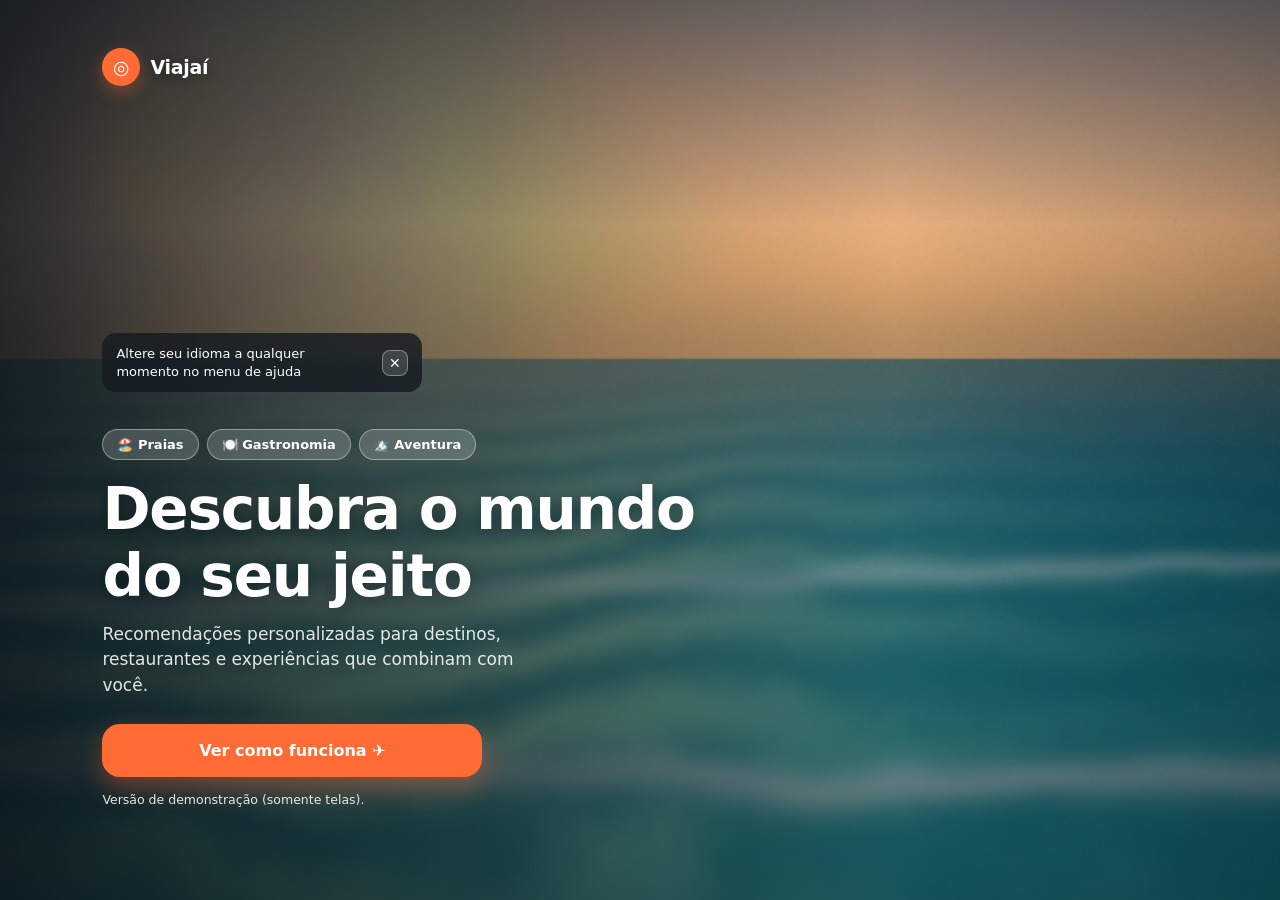
==== index.html @ b789b590 "Demo estática do Viajaí (telas e tour) Co-Authored-By: Claude Sonnet 5.5 <noreply@anthropic.com> Cla" ====
<!DOCTYPE html>
<html lang="pt-BR">
<head>
  <meta charset="UTF-8" />
  <meta name="viewport" content="width=device-width, initial-scale=1, viewport-fit=cover" />
  <meta name="theme-color" content="#0d1f2a" />
  <meta name="description" content="Viajaí: descubra destinos, planeje roteiros com IA, organize gastos e registre suas viagens." />
  <title>Viajaí · Descubra o mundo do seu jeito</title>
  <link rel="stylesheet" href="css/estilos.css" />
</head>
<body>
  <main class="app app--inicial">
    <section class="boas-vindas">
      <!-- Fotografia real de viagem (carregada do acervo verificado). Enquanto carrega
           — ou se não houver foto —, o fundo de reserva (ilustração + gradiente) aparece. -->
      <div class="boas-vindas__fundo" id="fundo" aria-hidden="true"></div>

      <header class="marca">
        <div class="marca__icone">◎</div>
        <span class="marca__nome">Viajaí</span>
      </header>

      <div class="boas-vindas__conteudo">
        <div class="aviso" id="aviso">
          <span>Altere seu idioma a qualquer momento no menu de ajuda</span>
          <button type="button" aria-label="Fechar aviso" id="fechar-aviso">✕</button>
        </div>

        <p class="boas-vindas__local" id="local-foto" hidden></p>

        <div class="chips-flutuantes">
          <span class="chip-vidro">🏖️ Praias</span>
          <span class="chip-vidro">🍽️ Gastronomia</span>
          <span class="chip-vidro">🏔️ Aventura</span>
        </div>

        <h1>Descubra o mundo<br />do seu jeito</h1>
        <p class="texto-apoio">
          Recomendações personalizadas para destinos, restaurantes e experiências que combinam com você.
        </p>

        <a class="botao botao--primario" href="tour.html">Ver como funciona ✈️</a>
        <p class="texto-apoio" style="font-size:12.5px;margin-top:14px">Versão de demonstração (somente telas).</p>
      </div>

      <p class="credito-fundo" id="credito-fundo" hidden></p>
    </section>
  </main>

  <script src="js/api.js"></script>
  <script src="js/ui.js"></script>
  <script src="js/inicio.js"></script>
</body>
</html>
---- css/estilos.css ----
/* ============================================================
   Viajaí — folha de estilos única do frontend
   ============================================================ */

:root {
  --laranja: #ff6b35;
  --laranja-escuro: #e85a25;
  --laranja-claro: #fff1ea;
  --tinta: #16232f;
  --tinta-media: #5b6b7a;
  --tinta-fraca: #93a1ad;
  --fundo: #f7f5f2;
  --branco: #ffffff;
  --borda: #e8e4de;
  --verde: #16a34a;
  --azul: #2f80ed;
  --vermelho: #d92d20;
  --raio: 18px;
  --raio-g: 26px;
  --sombra: 0 8px 28px rgba(22, 35, 47, .08);
  --sombra-forte: 0 14px 40px rgba(22, 35, 47, .16);
  --fonte: "Segoe UI", system-ui, -apple-system, "Helvetica Neue", Arial, sans-serif;
}

* { box-sizing: border-box; }

html, body {
  margin: 0;
  padding: 0;
  font-family: var(--fonte);
  color: var(--tinta);
  background: #ded9d2;
  -webkit-font-smoothing: antialiased;
}

body { display: flex; justify-content: center; min-height: 100vh; }

/* Container que simula a tela do celular ------------------------------- */
.app {
  width: 100%;
  max-width: 460px;
  min-height: 100vh;
  background: var(--fundo);
  position: relative;
  overflow-x: hidden;
  box-shadow: 0 0 60px rgba(0, 0, 0, .18);
  display: flex;
  flex-direction: column;
}

.conteudo { flex: 1; padding: 0 20px 120px; }
.conteudo--sem-nav { padding-bottom: 32px; }

/* Tipografia ----------------------------------------------------------- */
h1, h2, h3 { margin: 0; line-height: 1.15; letter-spacing: -.4px; }
h1 { font-size: 30px; font-weight: 800; }
h2 { font-size: 22px; font-weight: 800; }
h3 { font-size: 16px; font-weight: 700; }
p { margin: 0; line-height: 1.5; }
.texto-apoio { color: var(--tinta-media); font-size: 14px; }
.texto-mini { color: var(--tinta-fraca); font-size: 12px; }
a { color: var(--laranja); text-decoration: none; font-weight: 600; }

/* Marca ---------------------------------------------------------------- */
.marca { display: flex; align-items: center; gap: 10px; }
.marca__icone {
  width: 38px; height: 38px; border-radius: 50%;
  background: var(--laranja); color: #fff;
  display: grid; place-items: center; font-size: 19px; font-weight: 700;
  box-shadow: 0 6px 16px rgba(255, 107, 53, .35);
}
.marca__nome { font-size: 19px; font-weight: 800; letter-spacing: -.3px; }

/* ======================= TELA DE BOAS-VINDAS ========================= */
.boas-vindas {
  position: relative;
  min-height: 100vh;
  display: flex;
  flex-direction: column;
  justify-content: space-between;
  padding: 28px 22px 34px;
  color: #fff;
  background-image: url("../assets/praia.jpg");
  background-size: cover;
  background-position: center;
  isolation: isolate;
}
.boas-vindas::after {
  content: "";
  position: absolute; inset: 0; z-index: -1;
  background: linear-gradient(180deg,
      rgba(10, 25, 35, .38) 0%,
      rgba(10, 25, 35, .10) 32%,
      rgba(10, 25, 35, .55) 68%,
      rgba(8, 20, 28, .86) 100%);
}
.boas-vindas .marca__nome { color: #fff; text-shadow: 0 2px 12px rgba(0, 0, 0, .35); }

.aviso {
  display: flex; align-items: center; gap: 12px;
  background: rgba(20, 28, 34, .82);
  backdrop-filter: blur(6px);
  color: #fff; font-size: 13px; line-height: 1.35;
  padding: 12px 14px; border-radius: 14px;
  margin: 0 auto 18px; max-width: 320px;
}
.aviso button {
  margin-left: auto; background: rgba(255, 255, 255, .14); border: 1px solid rgba(255, 255, 255, .35);
  color: #fff; width: 26px; height: 26px; border-radius: 8px; cursor: pointer; font-size: 14px;
}

.chips-flutuantes { display: flex; gap: 8px; flex-wrap: wrap; margin-bottom: 16px; }
.chip-vidro {
  background: rgba(255, 255, 255, .18);
  border: 1px solid rgba(255, 255, 255, .38);
  backdrop-filter: blur(8px);
  color: #fff; font-size: 13px; font-weight: 600;
  padding: 7px 14px; border-radius: 999px;
}

.boas-vindas h1 { font-size: 34px; text-shadow: 0 2px 18px rgba(0, 0, 0, .35); }
.boas-vindas .texto-apoio { color: rgba(255, 255, 255, .88); margin: 12px 0 26px; font-size: 15px; }

/* Botões --------------------------------------------------------------- */
.botao {
  display: flex; align-items: center; justify-content: center; gap: 8px;
  width: 100%; padding: 17px 20px; border-radius: var(--raio);
  font-family: var(--fonte); font-size: 16px; font-weight: 700;
  border: none; cursor: pointer; transition: transform .12s ease, filter .18s ease;
}
.botao:active { transform: scale(.985); }
.botao[disabled] { opacity: .6; cursor: not-allowed; }
.botao--primario { background: var(--laranja); color: #fff; box-shadow: 0 10px 24px rgba(255, 107, 53, .35); }
.botao--primario:hover:not([disabled]) { filter: brightness(1.05); }
.botao--vidro {
  background: rgba(255, 255, 255, .16); color: #fff;
  border: 1px solid rgba(255, 255, 255, .45); backdrop-filter: blur(8px);
  margin-top: 12px;
}
.botao--claro { background: var(--branco); color: var(--tinta); border: 1px solid var(--borda); }
.botao--texto { background: none; color: var(--laranja); box-shadow: none; padding: 12px; }

/* Cabeçalhos internos --------------------------------------------------- */
.topo { display: flex; align-items: center; gap: 12px; padding: 22px 20px 12px; }
.topo__voltar {
  width: 38px; height: 38px; border-radius: 50%; border: 1px solid var(--borda);
  background: var(--branco); cursor: pointer; font-size: 17px; color: var(--tinta);
}

.passos { display: flex; gap: 6px; margin: 18px 0 6px; }
.passos span { flex: 1; height: 5px; border-radius: 99px; background: #e6e1da; }
.passos span.ativo { background: var(--laranja); }

/* Formulários ----------------------------------------------------------- */
.campo { margin-bottom: 16px; }
.campo label { display: block; font-size: 13px; font-weight: 700; margin-bottom: 7px; color: var(--tinta); }
.campo__caixa { position: relative; display: flex; align-items: center; }
.campo input {
  width: 100%; padding: 15px 44px 15px 15px; font-size: 15px; font-family: var(--fonte);
  border: 1.5px solid var(--borda); border-radius: 14px; background: var(--branco); color: var(--tinta);
  transition: border-color .15s ease, box-shadow .15s ease;
}
.campo input:focus { outline: none; border-color: var(--laranja); box-shadow: 0 0 0 4px rgba(255, 107, 53, .14); }
.campo input::placeholder { color: var(--tinta-fraca); }
.campo__acao {
  position: absolute; right: 8px; background: none; border: none; cursor: pointer;
  font-size: 16px; padding: 8px; color: var(--tinta-media);
}
.campo__estado { position: absolute; right: 14px; font-size: 15px; pointer-events: none; }
.campo.valido input { border-color: #9ad5b0; }
.campo.invalido input { border-color: var(--vermelho); }
.campo__mensagem { display: block; font-size: 12.5px; margin-top: 6px; min-height: 16px; color: var(--tinta-media); }
.campo.invalido .campo__mensagem { color: var(--vermelho); }
.campo.valido .campo__mensagem { color: var(--verde); }

.forca { display: flex; gap: 5px; margin-top: 8px; }
.forca span { flex: 1; height: 4px; border-radius: 99px; background: #e6e1da; transition: background .2s ease; }
.forca span.fraca { background: #e5484d; }
.forca span.media { background: #f5a524; }
.forca span.forte { background: var(--verde); }

.regras { list-style: none; margin: 10px 0 0; padding: 0; display: grid; gap: 5px; }
.regras li { font-size: 12.5px; color: var(--tinta-fraca); display: flex; align-items: center; gap: 7px; }
.regras li.ok { color: var(--verde); }
.regras li::before { content: "○"; font-size: 12px; }
.regras li.ok::before { content: "●"; }

.alerta {
  padding: 13px 15px; border-radius: 14px; font-size: 13.5px; margin-bottom: 16px; display: none;
}
.alerta.visivel { display: block; }
.alerta--erro { background: #fdecea; color: #a4262c; border: 1px solid #f7cfcb; }
.alerta--ok { background: #e9f7ef; color: #14683a; border: 1px solid #c6ebd5; }

/* Código de verificação -------------------------------------------------- */
.codigo { display: flex; gap: 9px; justify-content: space-between; margin: 6px 0 4px; }
.codigo input {
  width: 100%; aspect-ratio: 1 / 1.15; text-align: center; font-size: 22px; font-weight: 800;
  border: 1.5px solid var(--borda); border-radius: 14px; background: var(--branco);
  font-family: var(--fonte); color: var(--tinta);
}
.codigo input:focus { outline: none; border-color: var(--laranja); box-shadow: 0 0 0 4px rgba(255, 107, 53, .14); }

/* Interesses ------------------------------------------------------------- */
.grade-interesses { display: grid; grid-template-columns: 1fr 1fr; gap: 12px; margin: 6px 0 22px; }
.interesse {
  position: relative; display: flex; align-items: center; gap: 11px;
  padding: 16px 14px; border-radius: var(--raio); border: 2px solid var(--borda);
  background: var(--branco); cursor: pointer; font-weight: 700; font-size: 15px;
  transition: border-color .15s ease, box-shadow .15s ease, transform .12s ease;
}
.interesse:active { transform: scale(.98); }
.interesse__icone { width: 34px; height: 34px; border-radius: 11px; display: grid; place-items: center; font-size: 17px; }
.interesse.selecionado { border-color: var(--laranja); background: var(--laranja-claro); }
.interesse.selecionado::after {
  content: "✓"; position: absolute; top: -9px; right: -7px;
  width: 24px; height: 24px; border-radius: 50%; background: var(--laranja); color: #fff;
  display: grid; place-items: center; font-size: 13px; font-weight: 700;
  box-shadow: 0 4px 10px rgba(255, 107, 53, .4);
}

.bloco { background: var(--branco); border: 1px solid var(--borda); border-radius: var(--raio-g); padding: 18px; margin-bottom: 16px; }
.bloco h3 { margin-bottom: 4px; }

.orcamento { display: flex; gap: 9px; margin: 14px 0 8px; }
.orcamento button {
  flex: 1; padding: 13px 0; border-radius: 14px; border: none; cursor: pointer;
  background: var(--laranja-claro); color: var(--laranja); font-weight: 800; font-size: 15px;
  font-family: var(--fonte); transition: all .15s ease;
}
.orcamento button.ativo { background: var(--laranja); color: #fff; box-shadow: 0 8px 18px rgba(255, 107, 53, .32); }

.selecao {
  width: 100%; padding: 14px 15px; border-radius: 14px; border: 1.5px solid var(--borda);
  background: var(--branco); font-family: var(--fonte); font-size: 15px; color: var(--tinta);
}
.selecao:focus { outline: none; border-color: var(--laranja); }

.rodape-fixo {
  position: sticky; bottom: 0; padding: 14px 20px calc(16px + env(safe-area-inset-bottom));
  background: linear-gradient(180deg, rgba(247, 245, 242, 0) 0%, var(--fundo) 32%);
}

/* ============================ HOME ==================================== */
.cabecalho-home {
  display: flex; align-items: flex-start; justify-content: space-between;
  padding: 26px 20px 14px;
}
.avatar {
  width: 44px; height: 44px; border-radius: 50%; background: linear-gradient(135deg, #ffb088, var(--laranja));
  color: #fff; display: grid; place-items: center; font-weight: 800; font-size: 15px;
  border: 2px solid #fff; box-shadow: var(--sombra);
}
.icone-redondo {
  width: 40px; height: 40px; border-radius: 50%; border: none; cursor: pointer;
  background: var(--laranja-claro); color: var(--laranja); font-size: 17px;
}

.busca { display: flex; align-items: center; gap: 10px; padding: 0 20px 14px; }
.busca__caixa {
  flex: 1; display: flex; align-items: center; gap: 10px; background: var(--branco);
  border: 1px solid var(--borda); border-radius: 999px; padding: 13px 16px;
}
.busca__caixa input { border: none; outline: none; flex: 1; font-size: 14.5px; font-family: var(--fonte); background: none; color: var(--tinta); }
.busca__botao {
  width: 44px; height: 44px; border-radius: 50%; border: none; background: var(--laranja);
  color: #fff; font-size: 16px; cursor: pointer; box-shadow: 0 8px 18px rgba(255, 107, 53, .32);
}

.filtros { display: flex; gap: 9px; overflow-x: auto; padding: 2px 20px 16px; scrollbar-width: none; }
.filtros::-webkit-scrollbar { display: none; }
.filtro {
  white-space: nowrap; padding: 10px 18px; border-radius: 999px; cursor: pointer;
  border: 1px solid var(--borda); background: var(--branco); color: var(--tinta);
  font-size: 14px; font-weight: 600; font-family: var(--fonte);
}
.filtro.ativo { background: var(--laranja); border-color: var(--laranja); color: #fff; }

.secao { display: flex; align-items: baseline; justify-content: space-between; padding: 6px 0 12px; }
.secao h2 { font-size: 19px; }
.secao a, .secao button {
  background: none; border: none; color: var(--laranja); font-weight: 700; font-size: 13.5px;
  cursor: pointer; font-family: var(--fonte);
}

/* Carrossel de destaques */
.carrossel {
  display: flex; gap: 14px; overflow-x: auto; padding-bottom: 8px; scroll-snap-type: x mandatory;
  scrollbar-width: none; margin: 0 -20px; padding-left: 20px; padding-right: 20px;
}
.carrossel::-webkit-scrollbar { display: none; }
.destaque {
  position: relative; min-width: 224px; height: 246px; border-radius: 22px; overflow: hidden;
  scroll-snap-align: start; cursor: pointer; background: #ddd; box-shadow: var(--sombra);
}
.destaque__foto { position: absolute; inset: 0; background-size: cover; background-position: center; }
.destaque__foto::after {
  content: ""; position: absolute; inset: 0;
  background: linear-gradient(180deg, rgba(0, 0, 0, .18) 0%, rgba(0, 0, 0, 0) 40%, rgba(0, 0, 0, .75) 100%);
}
.destaque__etiqueta {
  position: absolute; top: 12px; left: 12px; background: rgba(255, 255, 255, .92);
  color: var(--tinta); font-size: 11.5px; font-weight: 800; padding: 5px 11px; border-radius: 999px;
  text-transform: capitalize;
}
.destaque__etiqueta--laranja { background: var(--laranja); color: #fff; }
.destaque__coracao {
  position: absolute; top: 10px; right: 10px; width: 32px; height: 32px; border-radius: 50%;
  border: none; background: rgba(255, 255, 255, .92); cursor: pointer; font-size: 14px; color: var(--laranja);
}
.destaque__info { position: absolute; left: 0; right: 0; bottom: 0; padding: 14px; color: #fff; }
.destaque__info h3 { font-size: 15.5px; }
.destaque__meta { display: flex; align-items: center; gap: 8px; font-size: 12.5px; margin-top: 5px; color: rgba(255, 255, 255, .9); }

/* Lista */
.cartao {
  display: flex; gap: 13px; align-items: center; background: var(--branco);
  border: 1px solid var(--borda); border-radius: 20px; padding: 11px; margin-bottom: 12px;
  cursor: pointer; transition: box-shadow .16s ease, transform .12s ease;
}
.cartao:hover { box-shadow: var(--sombra); }
.cartao:active { transform: scale(.995); }
.cartao__foto { width: 92px; height: 82px; border-radius: 15px; background-size: cover; background-position: center; flex-shrink: 0; }
.cartao__corpo { flex: 1; min-width: 0; }
.cartao__corpo h3 { font-size: 15px; margin-bottom: 5px; }
.cartao__linha { display: flex; align-items: center; gap: 7px; font-size: 12.5px; color: var(--tinta-media); flex-wrap: wrap; }
.categoria { color: var(--laranja); font-weight: 700; text-transform: capitalize; }
.nota { font-weight: 700; color: var(--tinta); }

/* Anel de match */
.match {
  --p: 0;
  width: 46px; height: 46px; border-radius: 50%; flex-shrink: 0;
  background: conic-gradient(var(--verde) calc(var(--p) * 1%), #e9ece9 0);
  display: grid; place-items: center; position: relative;
}
.match::before { content: ""; position: absolute; inset: 3.5px; background: var(--branco); border-radius: 50%; }
.match span { position: relative; font-size: 11.5px; font-weight: 800; color: var(--verde); }
.match--sobre { position: absolute; right: 12px; bottom: 74px; box-shadow: 0 4px 14px rgba(0, 0, 0, .2); }

.vazio { text-align: center; padding: 44px 20px; color: var(--tinta-media); }
.vazio__icone { font-size: 38px; margin-bottom: 10px; }

.carregando { display: grid; gap: 12px; }
.esqueleto { height: 104px; border-radius: 20px; background: linear-gradient(90deg, #ececec 25%, #f6f6f6 50%, #ececec 75%); background-size: 200% 100%; animation: brilho 1.2s infinite; }
@keyframes brilho { from { background-position: 200% 0; } to { background-position: -200% 0; } }

/* Navegação inferior ---------------------------------------------------- */
.nav {
  position: fixed; bottom: 0; left: 50%; transform: translateX(-50%);
  width: 100%; max-width: 460px; background: rgba(255, 255, 255, .97);
  backdrop-filter: blur(10px); border-top: 1px solid var(--borda);
  display: flex; justify-content: space-around; align-items: center;
  padding: 9px 8px calc(9px + env(safe-area-inset-bottom)); z-index: 20;
}
.nav button {
  background: none; border: none; cursor: pointer; font-family: var(--fonte);
  display: flex; flex-direction: column; align-items: center; gap: 3px;
  font-size: 11px; font-weight: 700; color: var(--tinta-fraca); padding: 5px 12px; border-radius: 12px;
}
.nav button .icone, .nav a .icone { font-size: 18px; }
.nav button.ativo, .nav a.ativo { color: var(--laranja); }
.nav a {
  display: flex; flex-direction: column; align-items: center; gap: 3px; font-family: var(--fonte);
  font-size: 11px; font-weight: 700; color: var(--tinta-fraca); padding: 5px 10px; border-radius: 12px;
}
.destaque__foto img { width: 100%; height: 100%; object-fit: cover; display: block; }
img.cartao__foto { object-fit: cover; background: #ddd; }
a.linha-info { color: var(--tinta); font-weight: 400; }

.fab {
  position: fixed; right: max(16px, calc(50% - 214px)); bottom: 78px; z-index: 25;
  width: 58px; height: 58px; border-radius: 50%; border: 3px solid #fff;
  background: linear-gradient(135deg, #6b4b3a, #3d2a20); color: #fff; font-size: 22px;
  cursor: pointer; box-shadow: var(--sombra-forte);
  display: grid; place-items: center;
}
.fab__legenda {
  position: fixed; right: max(16px, calc(50% - 214px)); bottom: 60px; z-index: 25;
  width: 58px; text-align: center; font-size: 10.5px; font-weight: 800; color: var(--laranja);
}

/* ============================ CHAT ==================================== */
.chat { display: flex; flex-direction: column; height: 100vh; }
.chat__topo {
  display: flex; align-items: center; gap: 12px; padding: 18px 18px 14px;
  border-bottom: 1px solid var(--borda); background: var(--branco);
}
.chat__avatar {
  width: 42px; height: 42px; border-radius: 50%; background: linear-gradient(135deg, #7a5540, #3d2a20);
  color: #fff; display: grid; place-items: center; font-size: 19px;
}
.chat__status { font-size: 12px; color: var(--verde); display: flex; align-items: center; gap: 5px; }
.chat__status::before { content: ""; width: 7px; height: 7px; border-radius: 50%; background: var(--verde); }
.selo-ia { margin-left: auto; background: var(--laranja-claro); color: var(--laranja); font-size: 11px; font-weight: 800; padding: 5px 10px; border-radius: 999px; }

.chat__corpo { flex: 1; overflow-y: auto; padding: 18px; display: flex; flex-direction: column; gap: 12px; }
.chat__dia { text-align: center; font-size: 11.5px; color: var(--tinta-fraca); margin: 4px 0; }
.mensagem { display: flex; gap: 9px; align-items: flex-end; max-width: 86%; }
.mensagem--ia { align-self: flex-start; }
.mensagem--usuario { align-self: flex-end; flex-direction: row-reverse; }
.mensagem__bolha {
  background: var(--branco); border: 1px solid var(--borda); padding: 13px 15px;
  border-radius: 18px 18px 18px 5px; font-size: 14.5px; line-height: 1.5; white-space: pre-wrap;
  box-shadow: 0 2px 8px rgba(22, 35, 47, .05);
}
.mensagem--usuario .mensagem__bolha {
  background: var(--laranja); color: #fff; border-color: var(--laranja);
  border-radius: 18px 18px 5px 18px;
}
.mensagem__mini {
  width: 30px; height: 30px; border-radius: 50%; flex-shrink: 0; display: grid; place-items: center;
  font-size: 14px; background: linear-gradient(135deg, #7a5540, #3d2a20); color: #fff;
}
.mensagem--usuario .mensagem__mini { background: var(--laranja); }
.digitando span {
  display: inline-block; width: 7px; height: 7px; border-radius: 50%; background: var(--tinta-fraca);
  margin-right: 3px; animation: pular 1s infinite;
}
.digitando span:nth-child(2) { animation-delay: .15s; }
.digitando span:nth-child(3) { animation-delay: .3s; }
@keyframes pular { 0%, 60%, 100% { transform: translateY(0); opacity: .5; } 30% { transform: translateY(-5px); opacity: 1; } }

.sugestoes { display: flex; gap: 8px; flex-wrap: wrap; padding: 0 18px 10px; }
.sugestao {
  background: var(--branco); border: 1px solid var(--laranja); color: var(--laranja);
  border-radius: 999px; padding: 9px 15px; font-size: 13px; font-weight: 700;
  cursor: pointer; font-family: var(--fonte);
}

.chat__envio {
  display: flex; align-items: center; gap: 10px; padding: 12px 16px calc(14px + env(safe-area-inset-bottom));
  border-top: 1px solid var(--borda); background: var(--branco);
}
.chat__envio input {
  flex: 1; border: 1px solid var(--borda); background: var(--fundo); border-radius: 999px;
  padding: 14px 18px; font-size: 14.5px; font-family: var(--fonte); color: var(--tinta);
}
.chat__envio input:focus { outline: none; border-color: var(--laranja); }
.chat__envio button {
  width: 46px; height: 46px; border-radius: 50%; border: none; background: var(--laranja); color: #fff;
  font-size: 17px; cursor: pointer; box-shadow: 0 8px 18px rgba(255, 107, 53, .32);
}

/* Perfil ---------------------------------------------------------------- */
.perfil-topo { display: flex; align-items: center; gap: 14px; margin: 8px 0 20px; }
.perfil-topo .avatar { width: 62px; height: 62px; font-size: 20px; }
.linha-info { display: flex; justify-content: space-between; padding: 13px 0; border-bottom: 1px solid var(--borda); font-size: 14.5px; }
.linha-info:last-child { border-bottom: none; }
.linha-info strong { font-weight: 700; }
.etiquetas { display: flex; flex-wrap: wrap; gap: 8px; margin-top: 10px; }
.etiqueta { background: var(--laranja-claro); color: var(--laranja); font-size: 12.5px; font-weight: 700; padding: 7px 13px; border-radius: 999px; }

/* Modal de detalhes ------------------------------------------------------ */
.modal { position: fixed; inset: 0; z-index: 40; display: none; }
.modal.aberto { display: block; }
.modal__fundo { position: absolute; inset: 0; background: rgba(10, 20, 28, .5); }
.modal__caixa {
  position: absolute; left: 50%; bottom: 0; transform: translateX(-50%);
  width: 100%; max-width: 460px; background: var(--branco);
  border-radius: 26px 26px 0 0; padding: 0 20px 26px; max-height: 88vh; overflow-y: auto;
  animation: subir .22s ease;
}
@keyframes subir { from { transform: translate(-50%, 40px); opacity: .4; } to { transform: translate(-50%, 0); opacity: 1; } }
.modal__foto { height: 180px; margin: 0 -20px 16px; background-size: cover; background-position: center; border-radius: 26px 26px 0 0; }
.modal__puxador { width: 42px; height: 4px; border-radius: 99px; background: rgba(255, 255, 255, .8); margin: 10px auto 0; }

@media (max-width: 480px) {
  .app { box-shadow: none; }
  .fab, .fab__legenda { right: 16px; }
}

/* ======================================================================
   EXPANSÃO — componentes compartilhados (mesma identidade visual)
   ====================================================================== */
:root {
  --trilho: #eeeae4;
  --sucesso-claro: #e9f7ef;
  --aviso: #b45309;
  --aviso-claro: #fff6e5;
  --erro-claro: #fdecea;
  --azul-claro: #eaf2fe;
  --foco: 0 0 0 3px rgba(255, 107, 53, .45);
  --transicao: .18s ease;
}

:focus-visible { outline: none; box-shadow: var(--foco); border-radius: 10px; }
.sem-rolagem { overflow: hidden; }
.visualmente-oculto { position: absolute !important; width: 1px; height: 1px; overflow: hidden; clip: rect(0 0 0 0); white-space: nowrap; }
img { max-width: 100%; }
.img--falhou { visibility: hidden; }

@media (prefers-reduced-motion: reduce) {
  *, *::before, *::after { animation-duration: .01ms !important; transition-duration: .01ms !important; }
}

/* Telas mais ricas (viagem, comparador, diário) ganham largura em telas grandes */
@media (min-width: 1024px) {
  .app--amplo { max-width: 980px; }
  .app--amplo ~ .nav, .app--amplo .nav { max-width: 980px; }
}

/* Botões extras */
.botao--pequeno { width: auto; padding: 10px 16px; font-size: 14px; border-radius: 12px; }
.botao--perigo { background: var(--vermelho); color: #fff; }
.botao--contorno { background: transparent; color: var(--laranja); border: 1.5px solid var(--laranja); }
.botao--suave { background: var(--laranja-claro); color: var(--laranja); }
.botao--linha { width: auto; display: inline-flex; }
.icone-botao {
  width: 36px; height: 36px; border-radius: 50%; border: 1px solid var(--borda); background: var(--branco);
  cursor: pointer; font-size: 15px; color: var(--tinta); display: inline-grid; place-items: center; flex-shrink: 0;
  transition: background var(--transicao);
}
.icone-botao:hover { background: var(--fundo); }
.icone-botao[disabled] { opacity: .4; cursor: not-allowed; }
.acoes-linha { display: flex; gap: 10px; margin-top: 18px; }
.acoes-linha .botao { flex: 1; }
.girando {
  width: 15px; height: 15px; border-radius: 50%; border: 2px solid currentColor; border-right-color: transparent;
  display: inline-block; animation: girar .7s linear infinite;
}
@keyframes girar { to { transform: rotate(360deg); } }

/* Cabeçalho das páginas internas */
.pagina-topo {
  display: flex; align-items: center; gap: 12px; padding: 20px 20px 10px;
  position: sticky; top: 0; z-index: 15; background: linear-gradient(180deg, var(--fundo) 80%, rgba(247,245,242,0));
}
.pagina-topo h1 { font-size: 22px; flex: 1; }
.pagina-topo__acoes { display: flex; gap: 8px; }

/* Formulários (selects, textareas e grade) */
.form { display: grid; gap: 4px; }
.form-grade { display: grid; grid-template-columns: 1fr 1fr; gap: 0 12px; }
.campo select, .campo textarea, .campo input[type="date"], .campo input[type="time"], .campo input[type="datetime-local"], .campo input[type="number"] {
  width: 100%; padding: 13px 14px; font-size: 15px; font-family: var(--fonte); border: 1.5px solid var(--borda);
  border-radius: 14px; background: var(--branco); color: var(--tinta);
}
.campo textarea { min-height: 88px; resize: vertical; line-height: 1.5; }
.campo input.simples { padding-right: 14px; }
.campo select:focus, .campo textarea:focus { outline: none; border-color: var(--laranja); box-shadow: 0 0 0 4px rgba(255, 107, 53, .14); }
.campo .invalido, .campo input.invalido { border-color: var(--vermelho) !important; }
.campo-erro { color: var(--vermelho); font-size: 12.5px; margin: 6px 0 0; }
.dica { font-size: 12.5px; color: var(--tinta-fraca); margin-top: 6px; }
.alternador { display: flex; align-items: center; gap: 10px; font-size: 14.5px; cursor: pointer; padding: 6px 0; }
.alternador input { width: 20px; height: 20px; accent-color: var(--laranja); }

/* Chips de abas / segmentos */
.abas { display: flex; gap: 8px; overflow-x: auto; padding: 4px 20px 14px; scrollbar-width: none; }
.abas::-webkit-scrollbar { display: none; }
.aba {
  white-space: nowrap; padding: 9px 15px; border-radius: 999px; cursor: pointer; border: 1px solid var(--borda);
  background: var(--branco); color: var(--tinta); font: 600 13.5px var(--fonte); transition: all var(--transicao);
}
.aba[aria-selected="true"], .aba.ativo { background: var(--tinta); border-color: var(--tinta); color: #fff; }
.aba .contador { margin-left: 6px; background: var(--laranja); color: #fff; border-radius: 99px; padding: 1px 7px; font-size: 11px; }

/* Etiquetas de status */
.status { font-size: 11.5px; font-weight: 800; padding: 4px 10px; border-radius: 999px; white-space: nowrap; }
.status--futura { background: var(--azul-claro); color: var(--azul); }
.status--andamento { background: var(--sucesso-claro); color: var(--verde); }
.status--concluida { background: #eef0f2; color: var(--tinta-media); }
.selo { font-size: 11px; font-weight: 800; padding: 3px 9px; border-radius: 999px; background: var(--laranja-claro); color: var(--laranja); }
.selo--verde { background: var(--sucesso-claro); color: var(--verde); }
.selo--cinza { background: #eef0f2; color: var(--tinta-media); }
.selo--aviso { background: var(--aviso-claro); color: var(--aviso); }

/* Toasts */
.toasts { position: fixed; left: 50%; bottom: 92px; transform: translateX(-50%); z-index: 90; display: grid; gap: 8px; width: min(420px, calc(100% - 32px)); }
.toast {
  background: var(--tinta); color: #fff; padding: 13px 16px; border-radius: 14px; font-size: 14px;
  box-shadow: var(--sombra-forte); animation: subirToast .2s ease;
}
.toast--erro { background: #a4262c; }
.toast--saindo { opacity: 0; transform: translateY(6px); transition: all .3s ease; }
@keyframes subirToast { from { opacity: 0; transform: translateY(8px); } to { opacity: 1; transform: none; } }

/* Folhas modais */
.folha { position: fixed; inset: 0; z-index: 60; }
.folha__fundo { position: absolute; inset: 0; background: rgba(10, 20, 28, .5); opacity: 0; transition: opacity .2s ease; }
.folha.aberta .folha__fundo { opacity: 1; }
.folha__caixa {
  position: absolute; left: 50%; bottom: 0; transform: translate(-50%, 30px); opacity: 0;
  width: 100%; max-width: 520px; max-height: 92vh; overflow-y: auto; background: var(--branco);
  border-radius: 26px 26px 0 0; padding: 0 20px calc(24px + env(safe-area-inset-bottom));
  transition: transform .22s ease, opacity .22s ease;
}
.folha.aberta .folha__caixa { transform: translate(-50%, 0); opacity: 1; }
.folha__puxador { width: 42px; height: 4px; border-radius: 99px; background: #d9d4cc; margin: 10px auto 4px; }
.folha__topo { display: flex; align-items: center; justify-content: space-between; gap: 12px; padding: 8px 0 14px; position: sticky; top: 0; background: var(--branco); z-index: 1; }
.folha__topo h2 { font-size: 19px; }
@media (min-width: 720px) {
  .folha__caixa { bottom: auto; top: 50%; border-radius: 24px; transform: translate(-50%, -46%); max-height: 86vh; }
  .folha.aberta .folha__caixa { transform: translate(-50%, -50%); }
}

/* Estados vazios */
.vazio--rico { background: var(--branco); border: 1px dashed var(--borda); border-radius: var(--raio-g); padding: 34px 22px; }
.vazio--rico h3 { margin-bottom: 6px; }
.vazio--rico p { font-size: 14px; margin-bottom: 14px; }
.vazio--rico .botao { margin: 0 auto; }

/* KPIs e progresso */
.kpis { display: grid; grid-template-columns: 1fr 1fr; gap: 10px; margin-bottom: 14px; }
.kpi { background: var(--branco); border: 1px solid var(--borda); border-radius: 18px; padding: 14px; }
.kpi span { display: block; font-size: 12px; color: var(--tinta-media); font-weight: 600; }
.kpi strong { display: block; font-size: 18px; margin-top: 4px; letter-spacing: -.3px; }
.kpi--destaque { background: var(--tinta); border-color: var(--tinta); color: #fff; }
.kpi--destaque span { color: rgba(255, 255, 255, .7); }
.kpi--negativo strong { color: var(--vermelho); }
.progresso { height: 10px; border-radius: 99px; background: var(--trilho); overflow: hidden; }
.progresso > span { display: block; height: 100%; border-radius: 99px; background: var(--verde); transition: width .4s ease; }
.progresso--aviso > span { background: #f5a524; }
.progresso--erro > span { background: var(--vermelho); }
.alerta-linha { display: flex; gap: 10px; align-items: flex-start; padding: 12px 14px; border-radius: 14px; font-size: 13.5px; margin-bottom: 10px; }
.alerta-linha--aviso { background: var(--aviso-claro); color: var(--aviso); }
.alerta-linha--erro { background: var(--erro-claro); color: #a4262c; }
.alerta-linha--info { background: var(--azul-claro); color: #1d4f91; }

/* Cartões de viagem */
.cartao-viagem {
  display: grid; grid-template-columns: 96px 1fr; gap: 13px; background: var(--branco); border: 1px solid var(--borda);
  border-radius: 20px; padding: 11px; margin-bottom: 12px; color: inherit; font-weight: inherit;
  transition: box-shadow var(--transicao), transform .12s ease;
}
.cartao-viagem:hover { box-shadow: var(--sombra); }
.cartao-viagem__foto { width: 96px; height: 96px; border-radius: 15px; object-fit: cover; background: #ddd; }
.cartao-viagem h3 { font-size: 15.5px; margin: 4px 0 4px; }
.cartao-viagem__meta { display: flex; flex-wrap: wrap; gap: 6px 10px; font-size: 12.5px; color: var(--tinta-media); }

/* Atalhos da tela inicial */
.atalhos { display: grid; grid-template-columns: repeat(4, 1fr); gap: 10px; margin: 2px 0 20px; }
.atalho {
  display: flex; flex-direction: column; align-items: center; gap: 6px; padding: 12px 4px; border-radius: 18px;
  background: var(--branco); border: 1px solid var(--borda); color: var(--tinta); font-size: 12px; font-weight: 700;
  position: relative; text-align: center;
}
.atalho__icone { width: 40px; height: 40px; border-radius: 14px; display: grid; place-items: center; font-size: 19px; background: var(--laranja-claro); }
.atalho .contador { position: absolute; top: 6px; right: 8px; background: var(--laranja); color: #fff; border-radius: 99px; font-size: 10.5px; padding: 1px 6px; }

/* Cartão de capa da viagem */
.capa-viagem { position: relative; margin: 0 20px 14px; border-radius: 24px; overflow: hidden; min-height: 168px; background: #c9c3bb; color: #fff; }
.capa-viagem img { position: absolute; inset: 0; width: 100%; height: 100%; object-fit: cover; }
.capa-viagem::after { content: ""; position: absolute; inset: 0; background: linear-gradient(180deg, rgba(0,0,0,.05) 20%, rgba(0,0,0,.72)); }
.capa-viagem__info { position: relative; z-index: 1; padding: 64px 18px 16px; }
.capa-viagem__info h1 { font-size: 23px; text-shadow: 0 2px 12px rgba(0,0,0,.3); }
.capa-viagem__meta { display: flex; flex-wrap: wrap; gap: 8px; margin-top: 8px; font-size: 13px; }
.capa-viagem__meta span { background: rgba(255,255,255,.2); backdrop-filter: blur(6px); padding: 4px 10px; border-radius: 99px; }

/* Roteiro */
.dia { margin-bottom: 18px; }
.dia__topo { display: flex; justify-content: space-between; align-items: baseline; margin-bottom: 10px; }
.dia__topo h3 { font-size: 16px; }
.atividade {
  display: grid; grid-template-columns: 54px 1fr auto; gap: 10px; align-items: start; background: var(--branco);
  border: 1px solid var(--borda); border-radius: 16px; padding: 12px; margin-bottom: 8px; position: relative;
}
.atividade__hora { font-weight: 800; font-size: 14px; color: var(--tinta); }
.atividade__hora small { display: block; font-size: 10.5px; font-weight: 600; color: var(--tinta-fraca); }
.atividade h4 { margin: 0 0 3px; font-size: 14.5px; }
.atividade p { font-size: 13px; color: var(--tinta-media); }
.atividade__acoes { display: flex; flex-direction: column; gap: 4px; }
.atividade__acoes .icone-botao { width: 30px; height: 30px; font-size: 12px; }
.atividade__tags { display: flex; flex-wrap: wrap; gap: 6px; margin-top: 6px; }
.observacao-ia { background: linear-gradient(135deg, #fff7f2, #fff); border: 1px solid #ffd9c7; border-radius: 16px; padding: 12px 14px; font-size: 13.5px; margin-bottom: 14px; display: flex; gap: 10px; }

/* Calendário */
.semana { display: grid; grid-template-columns: repeat(7, minmax(110px, 1fr)); gap: 8px; overflow-x: auto; padding-bottom: 8px; }
.semana__dia { background: var(--branco); border: 1px solid var(--borda); border-radius: 14px; padding: 8px; min-height: 140px; }
.semana__dia h4 { font-size: 12px; margin: 0 0 6px; color: var(--tinta-media); text-transform: capitalize; }
.semana__dia--fora { opacity: .45; }
.evento {
  border-left: 4px solid var(--laranja); background: var(--branco); border-radius: 12px; padding: 10px 12px; margin-bottom: 8px;
  border-top: 1px solid var(--borda); border-right: 1px solid var(--borda); border-bottom: 1px solid var(--borda); cursor: pointer; text-align: left; width: 100%; font-family: var(--fonte); color: inherit;
}
.evento--roteiro { border-left-color: var(--azul); }
.evento--conflito { border-left-color: var(--vermelho); background: #fff8f7; }
.evento strong { font-size: 13.5px; display: block; }
.evento span { font-size: 12px; color: var(--tinta-media); }
.evento--mini { padding: 6px 8px; font-size: 11.5px; }
.evento--mini strong { font-size: 12px; }
.linha-tempo { position: relative; padding-left: 22px; }
.linha-tempo::before { content: ""; position: absolute; left: 7px; top: 4px; bottom: 4px; width: 2px; background: var(--borda); }
.linha-tempo__dia { position: relative; margin-bottom: 14px; }
.linha-tempo__dia::before { content: ""; position: absolute; left: -20px; top: 4px; width: 12px; height: 12px; border-radius: 50%; background: var(--laranja); border: 2px solid var(--branco); box-shadow: 0 0 0 2px var(--laranja); }
.linha-tempo__dia h4 { margin: 0 0 8px; font-size: 13.5px; text-transform: capitalize; }

/* Finanças */
.grafico-gastos { display: grid; grid-template-columns: 150px 1fr; gap: 16px; align-items: center; }
.rosca__centro { font: 800 15px var(--fonte); fill: var(--tinta); }
.legenda { list-style: none; margin: 0; padding: 0; display: grid; gap: 8px; font-size: 13px; }
.legenda li { display: flex; align-items: center; gap: 8px; }
.legenda i { width: 10px; height: 10px; border-radius: 3px; flex-shrink: 0; }
.legenda b { margin-left: auto; }
.barras-categoria { display: grid; gap: 10px; }
.barra-categoria__topo { display: flex; justify-content: space-between; font-size: 13px; margin-bottom: 4px; }
.despesa { display: flex; align-items: center; gap: 12px; padding: 12px 0; border-bottom: 1px solid var(--borda); }
.despesa:last-child { border-bottom: none; }
.despesa__icone { width: 38px; height: 38px; border-radius: 12px; background: var(--fundo); display: grid; place-items: center; font-size: 17px; flex-shrink: 0; }
.despesa__corpo { flex: 1; min-width: 0; }
.despesa__corpo strong { font-size: 14px; display: block; overflow: hidden; text-overflow: ellipsis; white-space: nowrap; }
.despesa__corpo span { font-size: 12px; color: var(--tinta-media); }
.despesa__valor { font-weight: 800; font-size: 14.5px; }

/* Checklist */
.item-check { display: flex; align-items: center; gap: 12px; padding: 11px 0; border-bottom: 1px solid var(--borda); }
.item-check:last-child { border-bottom: none; }
.item-check input { width: 22px; height: 22px; accent-color: var(--verde); flex-shrink: 0; cursor: pointer; }
.item-check label { flex: 1; font-size: 14.5px; cursor: pointer; }
.item-check.feito label { text-decoration: line-through; color: var(--tinta-fraca); }
.item-check .icone-botao { width: 30px; height: 30px; font-size: 12px; border: none; color: var(--tinta-fraca); }

/* Mapa */
.mapa { height: 340px; border-radius: 20px; overflow: hidden; border: 1px solid var(--borda); position: relative; z-index: 1; background: #e8eef0; }
.mapa--alto { height: 420px; }
.mapa__aviso { padding: 20px; text-align: center; }
.mapa__sem-tiles { position: absolute; z-index: 500; left: 54px; right: 10px; top: 10px; background: rgba(255,255,255,.95); border-radius: 12px; padding: 10px 12px; font-size: 12.5px; box-shadow: var(--sombra); }
.marcador span { display: grid; place-items: center; width: 30px; height: 30px; border-radius: 50%; color: #fff; font: 800 13px var(--fonte); border: 3px solid #fff; box-shadow: 0 3px 10px rgba(0,0,0,.3); }
.leaflet-popup-content { font-family: var(--fonte); font-size: 13px; }
.leaflet-popup-content h4 { margin: 0 0 4px; font-size: 14px; }
.trecho { display: flex; justify-content: space-between; gap: 10px; font-size: 13px; padding: 8px 0; border-bottom: 1px dashed var(--borda); }
.legenda-mapa { display: flex; flex-wrap: wrap; gap: 8px; margin: 10px 0; }
.legenda-mapa button { border: 1px solid var(--borda); background: var(--branco); border-radius: 99px; padding: 6px 12px; font: 600 12.5px var(--fonte); cursor: pointer; display: flex; align-items: center; gap: 6px; }
.legenda-mapa button i { width: 10px; height: 10px; border-radius: 50%; }
.legenda-mapa button[aria-pressed="false"] { opacity: .45; }

/* Grupo */
.pessoa { display: flex; align-items: center; gap: 12px; padding: 11px 0; border-bottom: 1px solid var(--borda); }
.pessoa:last-child { border-bottom: none; }
.pessoa .avatar { width: 40px; height: 40px; font-size: 13px; box-shadow: none; }
.pessoa__corpo { flex: 1; min-width: 0; }
.pessoa__corpo strong { display: block; font-size: 14.5px; }
.pessoa__corpo span { font-size: 12.5px; color: var(--tinta-media); }
.sugestao-card { background: var(--branco); border: 1px solid var(--borda); border-radius: 16px; padding: 14px; margin-bottom: 10px; }
.votos { display: flex; align-items: center; gap: 8px; margin-top: 10px; flex-wrap: wrap; }
.voto { border: 1px solid var(--borda); background: var(--branco); border-radius: 99px; padding: 6px 12px; cursor: pointer; font: 700 13px var(--fonte); }
.voto[aria-pressed="true"] { background: var(--tinta); color: #fff; border-color: var(--tinta); }

/* Página do lugar e galeria */
.galeria { position: relative; margin: 0 0 12px; }
.galeria__principal { display: block; width: 100%; aspect-ratio: 4 / 3; object-fit: cover; border-radius: 0 0 26px 26px; background: #d8d2ca; cursor: zoom-in; border: none; padding: 0; }
.galeria__principal img { width: 100%; height: 100%; object-fit: cover; border-radius: 0 0 26px 26px; display: block; }
.galeria__miniaturas { display: flex; gap: 8px; overflow-x: auto; padding: 10px 20px 2px; scrollbar-width: none; }
.galeria__miniaturas button { border: 2px solid transparent; padding: 0; border-radius: 12px; overflow: hidden; width: 74px; height: 56px; flex-shrink: 0; cursor: pointer; background: #ddd; }
.galeria__miniaturas button[aria-current="true"] { border-color: var(--laranja); }
.galeria__miniaturas img { width: 100%; height: 100%; object-fit: cover; display: block; }
.galeria__topo { position: absolute; top: 16px; left: 16px; right: 16px; display: flex; justify-content: space-between; z-index: 2; }
.galeria__contador { position: absolute; right: 14px; bottom: 14px; background: rgba(0,0,0,.6); color: #fff; font-size: 12px; font-weight: 700; padding: 4px 10px; border-radius: 99px; }
.credito-foto { font-size: 11.5px; color: var(--tinta-fraca); padding: 6px 20px 0; line-height: 1.4; }
.credito-foto a { color: var(--tinta-media); font-weight: 600; text-decoration: underline; }
.selo-ilustracao { position: absolute; left: 14px; bottom: 14px; background: rgba(255,255,255,.92); color: var(--tinta); font-size: 11.5px; font-weight: 700; padding: 5px 10px; border-radius: 99px; }
.lugar-acoes { display: grid; grid-template-columns: repeat(4, 1fr); gap: 8px; margin: 14px 0 18px; }
.lugar-acoes button, .lugar-acoes a { display: flex; flex-direction: column; align-items: center; gap: 5px; padding: 12px 4px; border-radius: 16px; border: 1px solid var(--borda); background: var(--branco); color: var(--tinta); font: 700 12px var(--fonte); cursor: pointer; }
.lugar-acoes span { font-size: 18px; }

.lightbox { position: fixed; inset: 0; z-index: 100; background: rgba(5, 10, 14, .94); display: flex; align-items: center; justify-content: center; }
.lightbox__figura { margin: 0; max-width: min(1200px, 94vw); text-align: center; }
.lightbox__figura img { max-height: 80vh; max-width: 100%; border-radius: 10px; object-fit: contain; }
.lightbox__figura figcaption { color: rgba(255,255,255,.75); font-size: 12.5px; margin-top: 10px; }
.lightbox__figura figcaption a { color: #fff; }
.lightbox__fechar, .lightbox__seta { position: absolute; background: rgba(255,255,255,.12); color: #fff; border: none; border-radius: 50%; width: 46px; height: 46px; font-size: 22px; cursor: pointer; }
.lightbox__fechar { top: 16px; right: 16px; }
.lightbox__seta--ant { left: 12px; top: 50%; transform: translateY(-50%); }
.lightbox__seta--prox { right: 12px; top: 50%; transform: translateY(-50%); }
.lightbox__contador { position: absolute; top: 26px; left: 20px; color: rgba(255,255,255,.75); font-size: 13px; font-weight: 700; }

/* Avaliações */
.resumo-notas { display: grid; grid-template-columns: 110px 1fr; gap: 16px; align-items: center; }
.resumo-notas__media { text-align: center; }
.resumo-notas__media strong { font-size: 38px; letter-spacing: -1px; display: block; }
.distribuicao { display: grid; gap: 5px; font-size: 12px; }
.distribuicao div { display: grid; grid-template-columns: 22px 1fr 26px; gap: 8px; align-items: center; }
.estrelas { color: #f5a524; letter-spacing: 1px; }
.estrelas__vazias { color: #e2ddd6; }
.avaliacao { padding: 14px 0; border-bottom: 1px solid var(--borda); }
.avaliacao:last-child { border-bottom: none; }
.avaliacao__topo { display: flex; align-items: center; gap: 10px; margin-bottom: 6px; }
.avaliacao__topo .avatar { width: 34px; height: 34px; font-size: 12px; box-shadow: none; }
.avaliacao p { font-size: 14px; }
.seletor-estrelas { display: inline-flex; flex-direction: row-reverse; gap: 2px; }
.seletor-estrelas input { position: absolute; opacity: 0; width: 1px; height: 1px; }
.seletor-estrelas label { font-size: 32px; color: #e2ddd6; cursor: pointer; transition: color .1s ease; padding: 0 2px; }
.seletor-estrelas input:checked ~ label, .seletor-estrelas label:hover, .seletor-estrelas label:hover ~ label { color: #f5a524; }
.seletor-estrelas input:focus-visible + label { box-shadow: var(--foco); border-radius: 6px; }
.miniaturas { display: flex; gap: 8px; flex-wrap: wrap; margin-top: 10px; }
.miniatura { position: relative; }
.miniatura__abrir { border: none; padding: 0; width: 78px; height: 78px; border-radius: 12px; overflow: hidden; cursor: zoom-in; background: #ddd; }
.miniatura__abrir img { width: 100%; height: 100%; object-fit: cover; display: block; }
.miniatura__remover { position: absolute; top: -6px; right: -6px; width: 24px; height: 24px; border-radius: 50%; border: 2px solid #fff; background: var(--vermelho); color: #fff; font-size: 11px; cursor: pointer; }
.seletor-fotos { display: inline-flex; align-items: center; gap: 8px; padding: 12px 16px; border-radius: 14px; border: 1.5px dashed var(--borda); cursor: pointer; font-weight: 700; font-size: 14px; color: var(--tinta-media); }
.seletor-fotos input { position: absolute; opacity: 0; width: 1px; height: 1px; }
.seletor-fotos:focus-within { box-shadow: var(--foco); }
.previas { display: flex; gap: 8px; flex-wrap: wrap; margin-top: 10px; }
.previas img { width: 64px; height: 64px; border-radius: 10px; object-fit: cover; }

/* Comparador */
.comparador { display: grid; grid-template-columns: repeat(var(--colunas, 3), minmax(220px, 1fr)); gap: 12px; overflow-x: auto; padding: 2px 2px 12px; scroll-snap-type: x mandatory; }
.comparador__coluna { background: var(--branco); border: 1px solid var(--borda); border-radius: 22px; overflow: hidden; scroll-snap-align: start; }
.comparador__coluna > img { width: 100%; aspect-ratio: 16 / 10; object-fit: cover; display: block; background: #ddd; }
.comparador__corpo { padding: 14px; }
.comparador__corpo h3 { font-size: 16px; margin-bottom: 2px; }
.criterio { padding: 10px 0; border-top: 1px solid var(--borda); font-size: 13.5px; }
.criterio > span { display: block; font-size: 11.5px; font-weight: 700; color: var(--tinta-fraca); text-transform: uppercase; letter-spacing: .4px; margin-bottom: 3px; }
.criterio--vence { background: linear-gradient(90deg, var(--sucesso-claro), transparent); margin: 0 -14px; padding: 10px 14px; }
.criterio--vence::after { content: "✓ vantagem"; font-size: 11px; font-weight: 800; color: var(--verde); margin-left: 6px; }
.escolha-destinos { display: flex; gap: 8px; flex-wrap: wrap; margin-bottom: 10px; }
.escolha-destinos .etiqueta button { background: none; border: none; color: inherit; cursor: pointer; margin-left: 4px; font-size: 12px; }
.lista-escolha { max-height: 300px; overflow-y: auto; border: 1px solid var(--borda); border-radius: 16px; background: var(--branco); }
.lista-escolha button { display: flex; width: 100%; align-items: center; gap: 10px; padding: 10px 12px; border: none; border-bottom: 1px solid var(--borda); background: none; cursor: pointer; text-align: left; font-family: var(--fonte); }
.lista-escolha button:last-child { border-bottom: none; }
.lista-escolha button[aria-pressed="true"] { background: var(--laranja-claro); }
.lista-escolha img { width: 44px; height: 44px; border-radius: 10px; object-fit: cover; }

/* Diário */
.estatisticas { display: grid; grid-template-columns: repeat(3, 1fr); gap: 10px; margin-bottom: 16px; }
.estatistica { background: var(--branco); border: 1px solid var(--borda); border-radius: 18px; padding: 12px; text-align: center; }
.estatistica strong { display: block; font-size: 22px; letter-spacing: -.5px; }
.estatistica span { font-size: 11.5px; color: var(--tinta-media); font-weight: 600; }
.registro { background: var(--branco); border: 1px solid var(--borda); border-radius: 20px; padding: 14px; margin-bottom: 12px; }
.registro__topo { display: flex; justify-content: space-between; gap: 10px; align-items: flex-start; }
.registro__data { font-size: 12px; color: var(--laranja); font-weight: 800; text-transform: uppercase; letter-spacing: .4px; }
.registro h3 { margin: 4px 0 6px; font-size: 16px; }
.registro p { font-size: 14px; white-space: pre-line; color: var(--tinta-media); }
.ano { font-size: 13px; font-weight: 800; color: var(--tinta-fraca); margin: 18px 0 10px; letter-spacing: 1px; }

/* Chat do Vai — permissões e ações */
.chat__ferramentas { display: flex; gap: 8px; padding: 10px 18px; background: var(--branco); border-bottom: 1px solid var(--borda); align-items: center; }
.chat__ferramentas select { flex: 1; min-width: 0; padding: 9px 12px; border-radius: 12px; border: 1px solid var(--borda); font: 13.5px var(--fonte); background: var(--fundo); color: var(--tinta); }
.acoes-vai { display: flex; gap: 8px; flex-wrap: wrap; margin: -4px 0 0 39px; }
.acoes-vai button { background: var(--laranja); color: #fff; border: none; border-radius: 999px; padding: 8px 14px; font: 700 12.5px var(--fonte); cursor: pointer; }

/* ========================== TELA INICIAL (fundo) ========================= */
.app--inicial { max-width: none; background: #0d1f2a; box-shadow: none; }
.boas-vindas { background-color: #12303e; }
.boas-vindas__fundo { position: absolute; inset: 0; z-index: -2; overflow: hidden; }
.boas-vindas__fundo img, .boas-vindas__fundo picture { position: absolute; inset: 0; width: 100%; height: 100%; object-fit: cover; object-position: center 55%; }
.boas-vindas__fundo img { opacity: 0; transform: scale(1.04); transition: opacity 1.1s ease, transform 6s ease-out; }
.boas-vindas__fundo.carregado img { opacity: 1; transform: scale(1); }
.boas-vindas::after {
  background:
    radial-gradient(120% 70% at 20% 100%, rgba(6, 16, 24, .82) 0%, rgba(6, 16, 24, 0) 60%),
    linear-gradient(180deg, rgba(8, 20, 28, .55) 0%, rgba(8, 20, 28, .08) 30%, rgba(8, 20, 28, .45) 62%, rgba(6, 15, 22, .9) 100%);
}
.boas-vindas__conteudo { width: 100%; max-width: 460px; }
.credito-fundo { position: absolute; right: 14px; bottom: 10px; z-index: 1; font-size: 10.5px; color: rgba(255,255,255,.62); max-width: 70%; text-align: right; line-height: 1.35; }
.credito-fundo a { color: rgba(255,255,255,.82); font-weight: 600; text-decoration: underline; }
.boas-vindas__local { display: inline-flex; align-items: center; gap: 6px; font-size: 12.5px; font-weight: 700; color: rgba(255,255,255,.85); margin-bottom: 14px; }
@media (min-width: 768px) {
  .boas-vindas { padding: 40px 56px 48px; }
  .boas-vindas h1 { font-size: 46px; }
  .boas-vindas .texto-apoio { font-size: 17px; max-width: 440px; }
  .boas-vindas .botao { max-width: 380px; }
}
@media (min-width: 1100px) {
  .boas-vindas { padding: 48px 8vw 64px; justify-content: space-between; }
  .boas-vindas h1 { font-size: 58px; letter-spacing: -1.2px; }
  .boas-vindas::after {
    background:
      linear-gradient(90deg, rgba(6, 16, 24, .82) 0%, rgba(6, 16, 24, .45) 38%, rgba(6, 16, 24, 0) 70%),
      linear-gradient(180deg, rgba(8, 20, 28, .45) 0%, rgba(8, 20, 28, 0) 25%, rgba(6, 15, 22, .55) 100%);
  }
}
@media (max-width: 380px) { .atalhos { grid-template-columns: repeat(2, 1fr); } .estatisticas { grid-template-columns: repeat(2, 1fr); } }
@media (min-width: 768px) {
  .boas-vindas .aviso { margin-left: 0; }
}
@media (min-width: 1100px) {
  .boas-vindas__conteudo { max-width: 600px; }
}
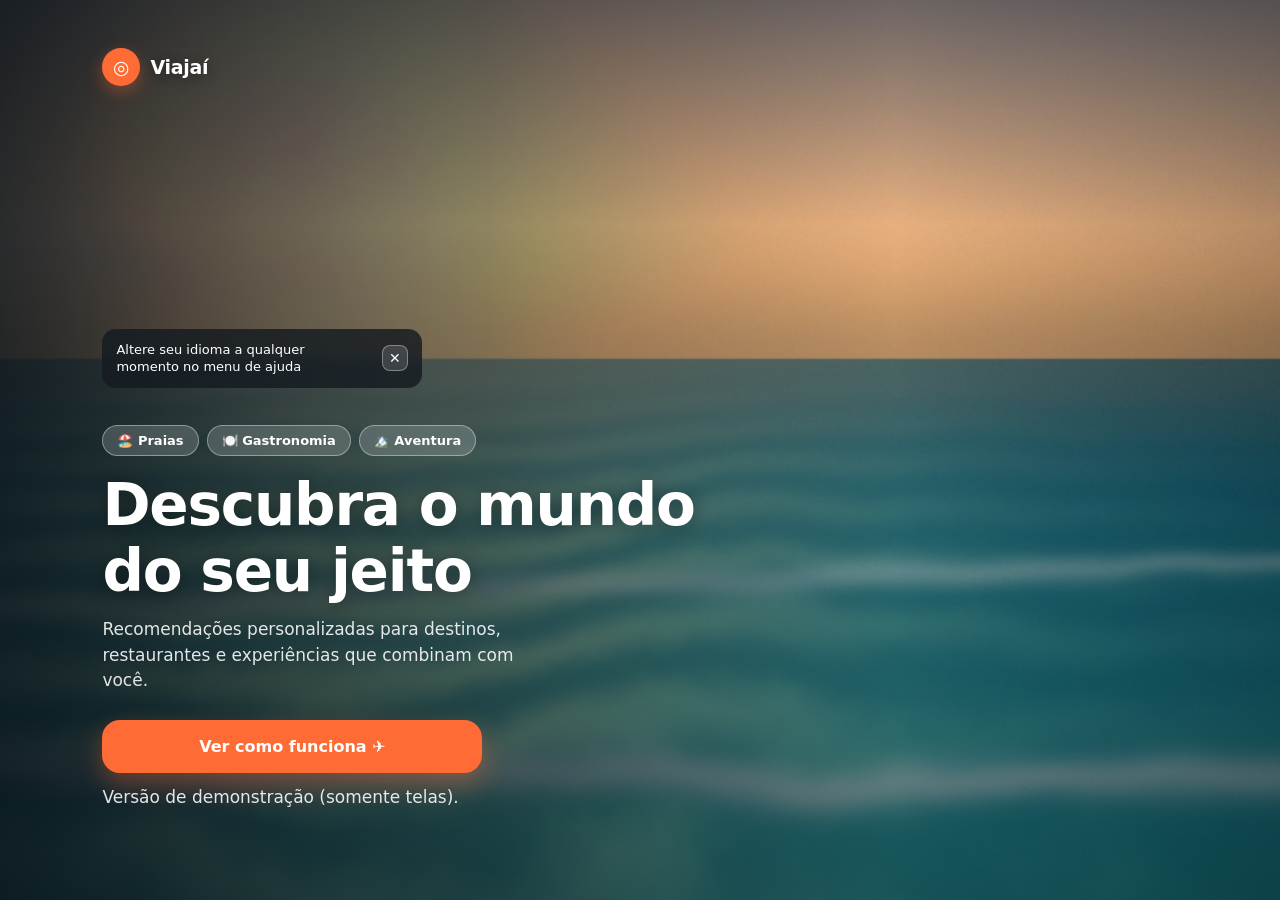
==== commit d7f4dcab: "Demo: remove estilos embutidos (compatível com a CSP do domínio) Co-Authored-By: Claude Sonnet 5.5 <" ====
--- a/index.html
+++ b/index.html
@@ -40,7 +40,7 @@
         </p>
 
         <a class="botao botao--primario" href="tour.html">Ver como funciona ✈️</a>
-        <p class="texto-apoio" style="font-size:12.5px;margin-top:14px">Versão de demonstração (somente telas).</p>
+        <p class="texto-apoio texto-mini-demo">Versão de demonstração (somente telas).</p>
       </div>
 
       <p class="credito-fundo" id="credito-fundo" hidden></p>
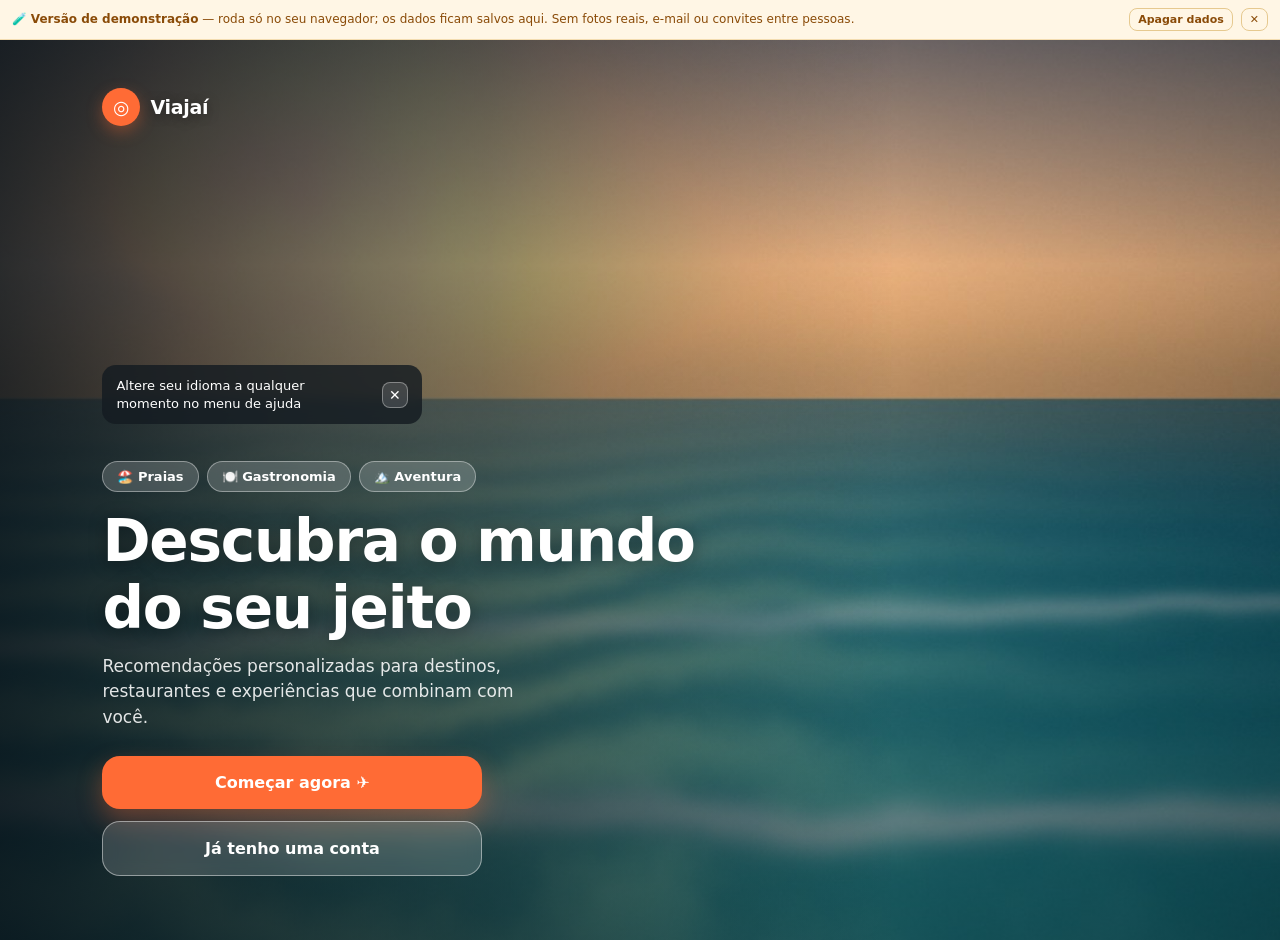
==== commit dec0d6e7: "Demo funcional sem backend: API simulada no navegador (localStorage) Intercepta /api/* e reimplement" ====
--- a/index.html
+++ b/index.html
@@ -39,14 +39,16 @@
           Recomendações personalizadas para destinos, restaurantes e experiências que combinam com você.
         </p>
 
-        <a class="botao botao--primario" href="tour.html">Ver como funciona ✈️</a>
-        <p class="texto-apoio texto-mini-demo">Versão de demonstração (somente telas).</p>
+        <a class="botao botao--primario" href="cadastro.html">Começar agora ✈️</a>
+        <a class="botao botao--vidro" href="login.html">Já tenho uma conta</a>
       </div>
 
       <p class="credito-fundo" id="credito-fundo" hidden></p>
     </section>
   </main>
 
+  <script src="js/demo-dados.js"></script>
+  <script src="js/demo-backend.js"></script>
   <script src="js/api.js"></script>
   <script src="js/ui.js"></script>
   <script src="js/inicio.js"></script>
--- a/css/estilos.css
+++ b/css/estilos.css
@@ -867,3 +867,10 @@
 @media (min-width: 1100px) {
   .boas-vindas__conteudo { max-width: 600px; }
 }
+
+/* Aviso da versão de demonstração (sem backend) */
+.demo-aviso { display: flex; align-items: center; gap: 8px; background: #fff6e5; color: #8a4b08; border-bottom: 1px solid #f3dcb0;
+  font-size: 12px; line-height: 1.35; padding: 8px 12px; position: relative; z-index: 30; }
+.demo-aviso span { flex: 1; }
+.demo-aviso button { background: none; border: 1px solid #e6c98f; color: #8a4b08; border-radius: 8px; padding: 4px 8px; font: 700 11px var(--fonte); cursor: pointer; }
+.boas-vindas .demo-aviso, .app > .demo-aviso { width: 100%; }
